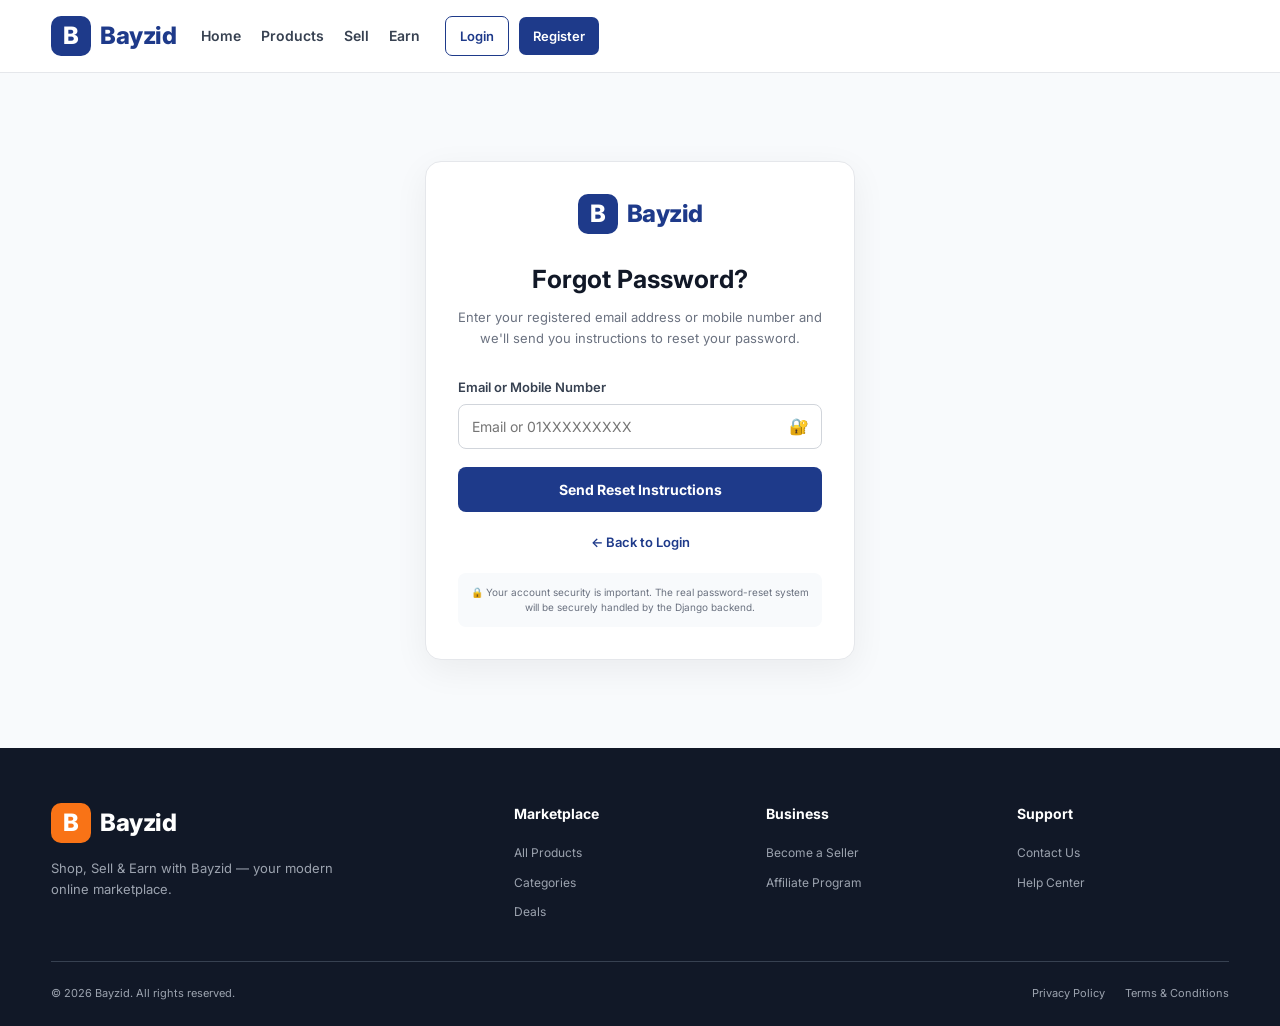
==== forgot-password.html @ d68d0726 "Create forgot-password.html" ====
<!DOCTYPE html>
<html lang="en">

<head>
    <meta charset="UTF-8">

    <meta
        name="viewport"
        content="width=device-width, initial-scale=1.0"
    >

    <title>Forgot Password - Bayzid</title>

    <link rel="stylesheet" href="style.css">

    <link
        rel="preconnect"
        href="https://fonts.googleapis.com"
    >

    <link
        rel="preconnect"
        href="https://fonts.gstatic.com"
        crossorigin
    >

    <link
        href="https://fonts.googleapis.com/css2?family=Inter:wght@400;500;600;700;800&display=swap"
        rel="stylesheet"
    >

    <style>

        .auth-section {
            min-height: 75vh;
            display: flex;
            align-items: center;
            justify-content: center;
            padding: 60px 15px;
        }

        .auth-card {
            width: 100%;
            max-width: 430px;
            background: #ffffff;
            border: 1px solid #e5e7eb;
            border-radius: 16px;
            padding: 32px;
            box-shadow: 0 10px 35px rgba(0, 0, 0, 0.06);
        }

        .auth-logo {
            text-align: center;
            margin-bottom: 25px;
        }

        .auth-logo .logo {
            display: inline-flex;
        }

        .auth-card h1 {
            text-align: center;
            color: #111827;
            font-size: 25px;
            margin-bottom: 8px;
        }

        .auth-subtitle {
            text-align: center;
            color: #6b7280;
            font-size: 13px;
            line-height: 1.6;
            margin-bottom: 28px;
        }

        .form-group {
            margin-bottom: 18px;
        }

        .form-group label {
            display: block;
            color: #374151;
            font-size: 13px;
            font-weight: 600;
            margin-bottom: 7px;
        }

        .input-wrapper {
            position: relative;
        }

        .input-wrapper input {
            width: 100%;
            box-sizing: border-box;
            padding: 13px 42px 13px 13px;
            border: 1px solid #d1d5db;
            border-radius: 8px;
            outline: none;
            font-size: 14px;
        }

        .input-wrapper input:focus {
            border-color: #1e3a8a;
        }

        .input-icon {
            position: absolute;
            right: 13px;
            top: 50%;
            transform: translateY(-50%);
            color: #9ca3af;
        }

        .submit-button {
            width: 100%;
            padding: 14px;
            border: none;
            border-radius: 8px;
            background: #1e3a8a;
            color: #ffffff;
            font-size: 14px;
            font-weight: 700;
            cursor: pointer;
        }

        .submit-button:hover {
            background: #172554;
        }

        .back-login {
            display: block;
            text-align: center;
            margin-top: 20px;
            color: #1e3a8a;
            font-size: 13px;
            font-weight: 600;
        }

        .success-message {
            display: none;
            padding: 14px;
            margin-bottom: 18px;
            border-radius: 8px;
            background: #dcfce7;
            color: #166534;
            font-size: 12px;
            line-height: 1.5;
        }

        .security-note {
            margin-top: 20px;
            padding: 12px;
            background: #f8fafc;
            border-radius: 8px;
            color: #6b7280;
            font-size: 10px;
            line-height: 1.5;
            text-align: center;
        }

        @media (max-width: 480px) {

            .auth-card {
                padding: 25px 18px;
            }

        }

    </style>

</head>


<body>


<!-- ================= HEADER ================= -->

<header class="header">

    <div class="container header-wrapper">

        <a
            href="index.html"
            class="logo"
        >

            <span class="logo-icon">
                B
            </span>

            <span class="logo-text">
                Bayzid
            </span>

        </a>


        <nav class="navigation">

            <a href="index.html">
                Home
            </a>

            <a href="products.html">
                Products
            </a>

            <a href="seller.html">
                Sell
            </a>

            <a href="affiliate.html">
                Earn
            </a>

        </nav>


        <div class="header-actions">

            <a
                href="login.html"
                class="login-button"
            >
                Login
            </a>

            <a
                href="register.html"
                class="register-button"
            >
                Register
            </a>

        </div>

    </div>

</header>


<!-- ================= FORGOT PASSWORD ================= -->

<main>

<section class="auth-section">

    <div class="auth-card">


        <!-- LOGO -->

        <div class="auth-logo">

            <a
                href="index.html"
                class="logo"
            >

                <span class="logo-icon">
                    B
                </span>

                <span class="logo-text">
                    Bayzid
                </span>

            </a>

        </div>


        <h1>
            Forgot Password?
        </h1>


        <p class="auth-subtitle">
            Enter your registered email address
            or mobile number and we'll send you
            instructions to reset your password.
        </p>


        <!-- SUCCESS MESSAGE -->

        <div
            id="successMessage"
            class="success-message"
        >
            If an account exists with this
            information, password reset
            instructions have been sent.
        </div>


        <!-- FORM -->

        <form
            id="forgotPasswordForm"
            onsubmit="requestPasswordReset(event)"
        >


            <div class="form-group">

                <label for="resetIdentifier">
                    Email or Mobile Number
                </label>


                <div class="input-wrapper">

                    <input
                        type="text"
                        id="resetIdentifier"
                        placeholder="Email or 01XXXXXXXXX"
                        required
                    >


                    <span class="input-icon">
                        🔐
                    </span>

                </div>

            </div>


            <button
                type="submit"
                class="submit-button"
            >
                Send Reset Instructions
            </button>

        </form>


        <a
            href="login.html"
            class="back-login"
        >
            ← Back to Login
        </a>


        <div class="security-note">

            🔒 Your account security is important.
            The real password-reset system will
            be securely handled by the Django backend.

        </div>

    </div>

</section>

</main>


<!-- ================= FOOTER ================= -->

<footer class="footer">

    <div class="container footer-grid">


        <div class="footer-about">

            <a
                href="index.html"
                class="logo footer-logo"
            >

                <span class="logo-icon">
                    B
                </span>

                <span class="logo-text">
                    Bayzid
                </span>

            </a>

            <p>
                Shop, Sell & Earn with Bayzid —
                your modern online marketplace.
            </p>

        </div>


        <div class="footer-column">

            <h3>
                Marketplace
            </h3>

            <a href="products.html">
                All Products
            </a>

            <a href="categories.html">
                Categories
            </a>

            <a href="deals.html">
                Deals
            </a>

        </div>


        <div class="footer-column">

            <h3>
                Business
            </h3>

            <a href="seller.html">
                Become a Seller
            </a>

            <a href="affiliate.html">
                Affiliate Program
            </a>

        </div>


        <div class="footer-column">

            <h3>
                Support
            </h3>

            <a href="contact.html">
                Contact Us
            </a>

            <a href="help.html">
                Help Center
            </a>

        </div>

    </div>


    <div class="container footer-bottom">

        <p>
            © 2026 Bayzid. All rights reserved.
        </p>

        <div>

            <a href="privacy.html">
                Privacy Policy
            </a>

            <a href="terms.html">
                Terms & Conditions
            </a>

        </div>

    </div>

</footer>


<!-- ================= JAVASCRIPT ================= -->

<script src="script.js"></script>

<script>

function requestPasswordReset(event) {

    event.preventDefault();


    const identifier =
        document
            .getElementById("resetIdentifier")
            .value
            .trim();


    if (!identifier) {

        showNotification(
            "Please enter your email or mobile number."
        );

        return;

    }


    /*
        DEMO MODE

        Later this will connect to Django:

        POST /api/auth/password-reset/

        The backend will generate a secure
        reset token and send the reset link
        by email/SMS.
    */


    const successMessage =
        document.getElementById(
            "successMessage"
        );


    successMessage.style.display =
        "block";


    document.getElementById(
        "forgotPasswordForm"
    ).style.display =
        "none";


    showNotification(
        "Reset instructions requested."
    );

}


document.addEventListener(
    "DOMContentLoaded",
    function() {

        if (typeof updateCartCount === "function") {

            updateCartCount();

        }

    }
);

</script>


</body>

  </html>
---- style.css ----
/* =========================================
   BAYZID MARKETPLACE
   Main Stylesheet
   ========================================= */

* {
    margin: 0;
    padding: 0;
    box-sizing: border-box;
}

:root {
    --primary: #1e3a8a;
    --primary-dark: #172554;
    --accent: #f97316;
    --accent-dark: #ea580c;
    --white: #ffffff;
    --black: #111827;
    --text: #374151;
    --muted: #6b7280;
    --light: #f8fafc;
    --border: #e5e7eb;
    --success: #16a34a;
    --danger: #dc2626;
    --radius: 12px;
    --shadow: 0 5px 20px rgba(0, 0, 0, 0.08);
}

html {
    scroll-behavior: smooth;
}

body {
    font-family: "Inter", sans-serif;
    background: var(--light);
    color: var(--text);
    line-height: 1.6;
}

a {
    text-decoration: none;
    color: inherit;
}

button,
input {
    font-family: inherit;
}

img {
    max-width: 100%;
    display: block;
}

.container {
    width: min(1200px, 92%);
    margin: 0 auto;
}


/* =========================================
   HEADER
   ========================================= */

.header {
    background: var(--white);
    border-bottom: 1px solid var(--border);
    position: sticky;
    top: 0;
    z-index: 1000;
}

.header-wrapper {
    min-height: 72px;
    display: flex;
    align-items: center;
    gap: 25px;
}

.logo {
    display: flex;
    align-items: center;
    gap: 9px;
    font-size: 24px;
    font-weight: 800;
    color: var(--primary);
    white-space: nowrap;
}

.logo-icon {
    width: 40px;
    height: 40px;
    display: grid;
    place-items: center;
    background: var(--primary);
    color: var(--white);
    border-radius: 10px;
    font-weight: 800;
}

.logo-text {
    letter-spacing: -0.5px;
}


/* =========================================
   SEARCH
   ========================================= */

.search-box {
    flex: 1;
    max-width: 420px;
    height: 44px;
    display: flex;
    background: var(--light);
    border: 1px solid var(--border);
    border-radius: 8px;
    overflow: hidden;
}

.search-box input {
    flex: 1;
    border: none;
    outline: none;
    background: transparent;
    padding: 0 14px;
    font-size: 14px;
}

.search-box button {
    width: 48px;
    border: none;
    background: var(--primary);
    color: var(--white);
    cursor: pointer;
    font-size: 17px;
}

.search-box button:hover {
    background: var(--primary-dark);
}


/* =========================================
   NAVIGATION
   ========================================= */

.navigation {
    display: flex;
    align-items: center;
    gap: 20px;
    font-size: 14px;
    font-weight: 600;
}

.navigation a {
    transition: 0.2s;
}

.navigation a:hover {
    color: var(--accent);
}


/* =========================================
   HEADER ACTIONS
   ========================================= */

.header-actions {
    display: flex;
    align-items: center;
    gap: 10px;
}

.cart-button {
    position: relative;
    font-size: 20px;
    padding: 8px;
}

#cartCount {
    position: absolute;
    top: 0;
    right: 0;
    min-width: 17px;
    height: 17px;
    padding: 0 4px;
    border-radius: 20px;
    background: var(--accent);
    color: white;
    font-size: 10px;
    display: grid;
    place-items: center;
}

.login-button,
.register-button {
    padding: 9px 14px;
    border-radius: 7px;
    font-size: 13px;
    font-weight: 600;
}

.login-button {
    color: var(--primary);
    border: 1px solid var(--primary);
}

.register-button {
    color: var(--white);
    background: var(--primary);
}


/* =========================================
   HERO
   ========================================= */

.hero {
    background: linear-gradient(
        135deg,
        #eff6ff,
        #fff7ed
    );
    padding: 80px 0;
}

.hero-wrapper {
    display: grid;
    grid-template-columns: 1fr 1fr;
    align-items: center;
    gap: 60px;
}

.hero-badge {
    display: inline-block;
    padding: 7px 13px;
    background: #fff;
    color: var(--accent);
    border: 1px solid #fed7aa;
    border-radius: 30px;
    font-size: 12px;
    font-weight: 700;
    margin-bottom: 18px;
}

.hero h1 {
    font-size: clamp(38px, 5vw, 62px);
    line-height: 1.1;
    color: var(--black);
    margin-bottom: 20px;
    letter-spacing: -2px;
}

.hero h1 span {
    color: var(--accent);
}

.hero-content p {
    max-width: 560px;
    color: var(--muted);
    font-size: 17px;
    margin-bottom: 30px;
}

.hero-buttons {
    display: flex;
    gap: 12px;
}

.primary-button,
.secondary-button {
    padding: 13px 22px;
    border-radius: 8px;
    font-weight: 700;
    font-size: 14px;
}

.primary-button {
    background: var(--primary);
    color: var(--white);
}

.secondary-button {
    background: var(--white);
    color: var(--primary);
    border: 1px solid var(--primary);
}

.primary-button:hover {
    background: var(--primary-dark);
}

.secondary-button:hover {
    background: #eff6ff;
}


/* =========================================
   HERO CARD
   ========================================= */

.hero-image {
    display: flex;
    justify-content: center;
}

.hero-card {
    width: min(400px, 100%);
    min-height: 300px;
    background: var(--white);
    border-radius: 24px;
    padding: 45px;
    display: flex;
    flex-direction: column;
    align-items: center;
    justify-content: center;
    text-align: center;
    box-shadow: var(--shadow);
}

.hero-card-icon {
    width: 100px;
    height: 100px;
    border-radius: 25px;
    background: #fff7ed;
    display: grid;
    place-items: center;
    font-size: 55px;
    margin-bottom: 20px;
}

.hero-card h3 {
    color: var(--black);
    margin-bottom: 8px;
}

.hero-card p {
    color: var(--muted);
}


/* =========================================
   SECTION
   ========================================= */

.categories-section,
.products-section,
.why-section {
    padding: 70px 0;
}

.section-header {
    display: flex;
    justify-content: space-between;
    align-items: end;
    margin-bottom: 30px;
}

.section-header h2 {
    font-size: 30px;
    color: var(--black);
    line-height: 1.2;
}

.section-header a {
    color: var(--primary);
    font-weight: 600;
    font-size: 14px;
}

.section-label {
    color: var(--accent);
    font-size: 11px;
    font-weight: 800;
    letter-spacing: 1px;
    display: block;
    margin-bottom: 6px;
}

.section-header.center {
    display: block;
    text-align: center;
}

.section-header.center p {
    color: var(--muted);
    margin-top: 10px;
}


/* =========================================
   CATEGORIES
   ========================================= */

.categories-grid {
    display: grid;
    grid-template-columns: repeat(6, 1fr);
    gap: 15px;
}

.category-card {
    background: var(--white);
    border: 1px solid var(--border);
    border-radius: var(--radius);
    padding: 22px 10px;
    text-align: center;
    transition: 0.25s;
}

.category-card:hover {
    transform: translateY(-4px);
    box-shadow: var(--shadow);
    border-color: #bfdbfe;
}

.category-icon {
    width: 58px;
    height: 58px;
    margin: 0 auto 12px;
    display: grid;
    place-items: center;
    background: #eff6ff;
    border-radius: 50%;
    font-size: 27px;
}

.category-card h3 {
    font-size: 14px;
    color: var(--black);
    margin-bottom: 3px;
}

.category-card p {
    color: var(--muted);
    font-size: 11px;
}


/* =========================================
   PRODUCTS
   ========================================= */

.products-grid {
    display: grid;
    grid-template-columns: repeat(4, 1fr);
    gap: 20px;
}

.product-card {
    background: var(--white);
    border: 1px solid var(--border);
    border-radius: var(--radius);
    overflow: hidden;
    transition: 0.25s;
}

.product-card:hover {
    transform: translateY(-4px);
    box-shadow: var(--shadow);
}

.product-image {
    height: 220px;
    background: #f3f4f6;
    position: relative;
    overflow: hidden;
}

.product-image img {
    width: 100%;
    height: 100%;
    object-fit: cover;
}

.discount-badge {
    position: absolute;
    top: 12px;
    left: 12px;
    background: var(--accent);
    color: white;
    padding: 5px 8px;
    border-radius: 5px;
    font-size: 11px;
    font-weight: 700;
    z-index: 2;
}

.product-info {
    padding: 16px;
}

.product-category {
    color: var(--muted);
    font-size: 11px;
}

.product-info h3 {
    color: var(--black);
    font-size: 15px;
    margin: 5px 0 8px;
}

.rating {
    font-size: 12px;
    margin-bottom: 10px;
}

.rating span {
    color: var(--muted);
}

.price {
    display: flex;
    align-items: center;
    gap: 8px;
    margin-bottom: 13px;
}

.price strong {
    color: var(--primary);
    font-size: 18px;
}

.price del {
    color: var(--muted);
    font-size: 12px;
}

.add-cart-button {
    width: 100%;
    padding: 10px;
    border: 1px solid var(--primary);
    background: var(--white);
    color: var(--primary);
    border-radius: 7px;
    cursor: pointer;
    font-size: 13px;
    font-weight: 700;
}

.add-cart-button:hover {
    background: var(--primary);
    color: var(--white);
}


/* =========================================
   SELLER / AFFILIATE
   ========================================= */

.business-section {
    padding: 0 0 70px;
}

.business-grid {
    display: grid;
    grid-template-columns: 1fr 1fr;
    gap: 20px;
}

.business-card {
    border-radius: 18px;
    padding: 30px;
    display: flex;
    gap: 20px;
    align-items: flex-start;
}

.seller-card {
    background: #eff6ff;
}

.affiliate-card {
    background: #fff7ed;
}

.business-icon {
    font-size: 35px;
    flex-shrink: 0;
}

.business-card span {
    font-size: 11px;
    font-weight: 800;
    color: var(--accent);
}

.business-card h2 {
    color: var(--black);
    font-size: 22px;
    margin: 5px 0 8px;
}

.business-card p {
    color: var(--muted);
    font-size: 13px;
    margin-bottom: 12px;
}

.business-card a {
    color: var(--primary);
    font-weight: 700;
    font-size: 13px;
}


/* =========================================
   FEATURES
   ========================================= */

.features-grid {
    display: grid;
    grid-template-columns: repeat(4, 1fr);
    gap: 20px;
}

.feature-card {
    background: var(--white);
    border: 1px solid var(--border);
    border-radius: var(--radius);
    padding: 25px;
    text-align: center;
}

.feature-icon {
    font-size: 32px;
    margin-bottom: 12px;
}

.feature-card h3 {
    color: var(--black);
    font-size: 16px;
    margin-bottom: 6px;
}

.feature-card p {
    color: var(--muted);
    font-size: 13px;
}


/* =========================================
   NEWSLETTER
   ========================================= */

.newsletter-section {
    background: var(--primary);
    color: var(--white);
    padding: 45px 0;
}

.newsletter-wrapper {
    display: flex;
    align-items: center;
    justify-content: space-between;
    gap: 30px;
}

.newsletter-wrapper h2 {
    font-size: 26px;
}

.newsletter-wrapper p {
    color: #dbeafe;
    font-size: 13px;
}

.newsletter-form {
    display: flex;
    width: min(450px, 100%);
    height: 45px;
}

.newsletter-form input {
    flex: 1;
    border: none;
    outline: none;
    padding: 0 14px;
    border-radius: 7px 0 0 7px;
}

.newsletter-form button {
    border: none;
    padding: 0 18px;
    background: var(--accent);
    color: white;
    font-weight: 700;
    border-radius: 0 7px 7px 0;
    cursor: pointer;
}


/* =========================================
   FOOTER
   ========================================= */

.footer {
    background: #111827;
    color: white;
    padding-top: 55px;
}

.footer-grid {
    display: grid;
    grid-template-columns: 2fr 1fr 1fr 1fr;
    gap: 40px;
    padding-bottom: 40px;
}

.footer-logo {
    color: white;
    margin-bottom: 15px;
}

.footer-logo .logo-icon {
    background: var(--accent);
}

.footer-about p {
    color: #9ca3af;
    max-width: 320px;
    font-size: 13px;
}

.social-links {
    display: flex;
    gap: 15px;
    margin-top: 18px;
}

.social-links a {
    color: #d1d5db;
    font-size: 12px;
}

.footer-column {
    display: flex;
    flex-direction: column;
    gap: 10px;
}

.footer-column h3 {
    font-size: 14px;
    margin-bottom: 8px;
}

.footer-column a {
    color: #9ca3af;
    font-size: 12px;
}

.footer-column a:hover,
.social-links a:hover {
    color: white;
}

.footer-bottom {
    border-top: 1px solid #374151;
    min-height: 65px;
    display: flex;
    align-items: center;
    justify-content: space-between;
    gap: 20px;
}

.footer-bottom p,
.footer-bottom a {
    color: #9ca3af;
    font-size: 11px;
}

.footer-bottom div {
    display: flex;
    gap: 20px;
}


/* =========================================
   RESPONSIVE
   ========================================= */

@media (max-width: 1100px) {

    .navigation {
        display: none;
    }

    .categories-grid {
        grid-template-columns: repeat(3, 1fr);
    }

    .products-grid {
        grid-template-columns: repeat(2, 1fr);
    }

    .features-grid {
        grid-template-columns: repeat(2, 1fr);
    }
}


@media (max-width: 768px) {

    .header-wrapper {
        flex-wrap: wrap;
        padding: 12px 0;
        gap: 12px;
    }

    .search-box {
        order: 3;
        max-width: none;
        width: 100%;
    }

    .header-actions {
        margin-left: auto;
    }

    .login-button {
        display: none;
    }

    .hero {
        padding: 55px 0;
    }

    .hero-wrapper {
        grid-template-columns: 1fr;
        gap: 35px;
        text-align: center;
    }

    .hero-content p {
        margin-left: auto;
        margin-right: auto;
    }

    .hero-buttons {
        justify-content: center;
    }

    .hero-card {
        min-height: 250px;
    }

    .business-grid {
        grid-template-columns: 1fr;
    }

    .newsletter-wrapper {
        flex-direction: column;
        align-items: flex-start;
    }

    .newsletter-form {
        width: 100%;
    }

    .footer-grid {
        grid-template-columns: 1fr 1fr;
    }

    .footer-about {
        grid-column: 1 / -1;
    }

    .footer-bottom {
        flex-direction: column;
        justify-content: center;
        padding: 18px 0;
    }
}


@media (max-width: 500px) {

    .logo-text {
        font-size: 20px;
    }

    .logo-icon {
        width: 36px;
        height: 36px;
    }

    .register-button {
        display: none;
    }

    .hero h1 {
        font-size: 38px;
    }

    .hero-content p {
        font-size: 14px;
    }

    .categories-grid {
        grid-template-columns: repeat(2, 1fr);
    }

    .products-grid {
        grid-template-columns: 1fr 1fr;
        gap: 10px;
    }

    .product-image {
        height: 160px;
    }

    .product-info {
        padding: 11px;
    }

    .product-info h3 {
        font-size: 13px;
    }

    .price strong {
        font-size: 15px;
    }

    .business-card {
        padding: 22px;
    }

    .business-card h2 {
        font-size: 18px;
    }

    .features-grid {
        grid-template-columns: 1fr;
    }

    .footer-grid {
        grid-template-columns: 1fr;
    }

    .footer-about {
        grid-column: auto;
    }
}
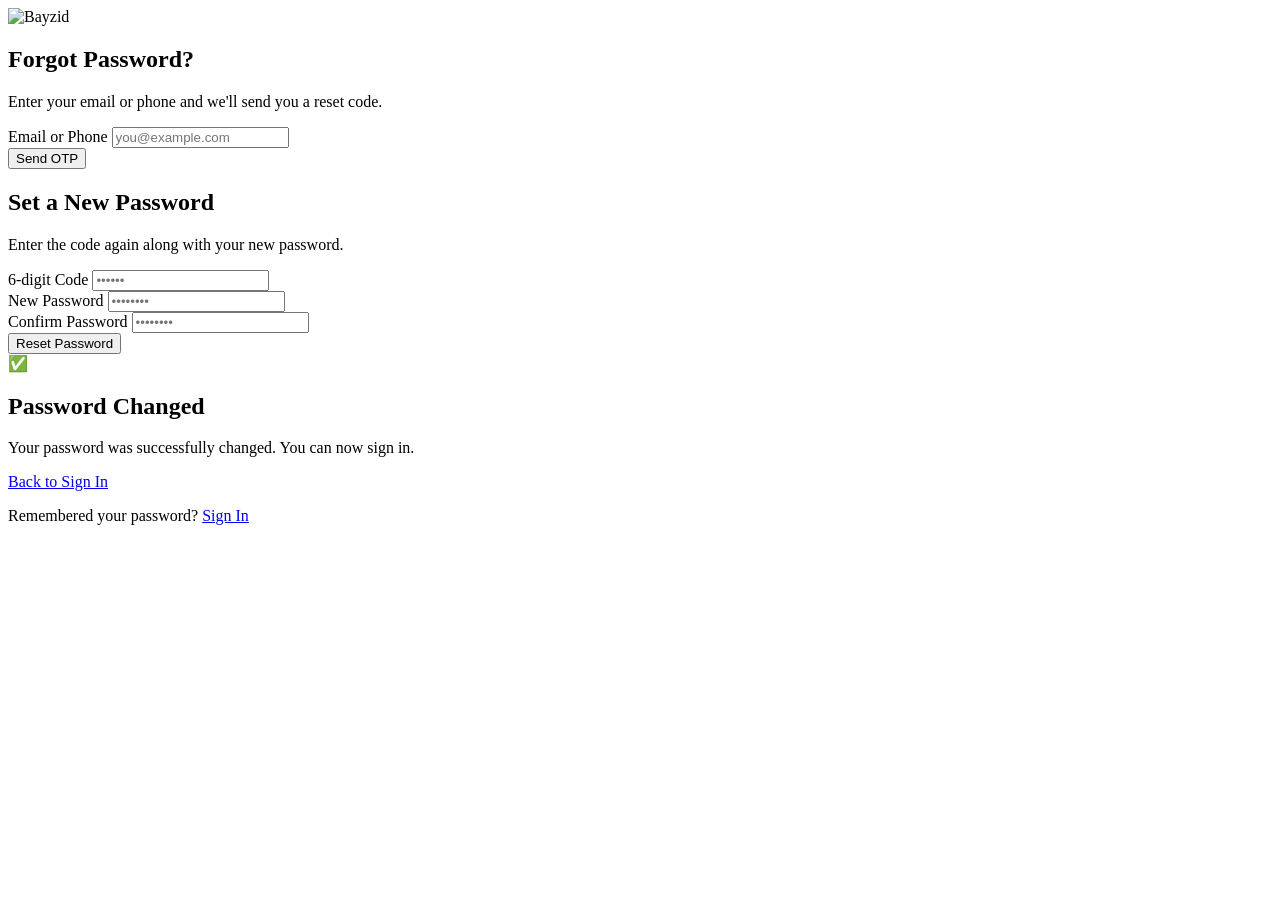
==== commit c8c2311d: "Add files via upload" ====
--- a/forgot-password.html
+++ b/forgot-password.html
@@ -1,560 +1,142 @@
 <!DOCTYPE html>
 <html lang="en">
+<head>
+<meta charset="UTF-8" />
+<meta name="viewport" content="width=device-width, initial-scale=1.0" />
+<title>Forgot Password — Bayzid</title>
+<link rel="icon" href="assets/logos/bayzid-logo-icon.png" />
+<script src="https://cdn.tailwindcss.com"></script>
+<link rel="preconnect" href="https://fonts.googleapis.com">
+<link href="https://fonts.googleapis.com/css2?family=Inter:wght@400;500;600;700&family=Manrope:wght@700;800&display=swap" rel="stylesheet">
+<link rel="stylesheet" href="css/style.css" />
+</head>
+<body class="min-h-screen">
 
-<head>
-    <meta charset="UTF-8">
+<div id="toast-container" class="fixed top-4 right-4 z-50 flex flex-col gap-2 items-end"></div>
 
-    <meta
-        name="viewport"
-        content="width=device-width, initial-scale=1.0"
-    >
-
-    <title>Forgot Password - Bayzid</title>
-
-    <link rel="stylesheet" href="style.css">
-
-    <link
-        rel="preconnect"
-        href="https://fonts.googleapis.com"
-    >
-
-    <link
-        rel="preconnect"
-        href="https://fonts.gstatic.com"
-        crossorigin
-    >
-
-    <link
-        href="https://fonts.googleapis.com/css2?family=Inter:wght@400;500;600;700;800&display=swap"
-        rel="stylesheet"
-    >
-
-    <style>
-
-        .auth-section {
-            min-height: 75vh;
-            display: flex;
-            align-items: center;
-            justify-content: center;
-            padding: 60px 15px;
-        }
-
-        .auth-card {
-            width: 100%;
-            max-width: 430px;
-            background: #ffffff;
-            border: 1px solid #e5e7eb;
-            border-radius: 16px;
-            padding: 32px;
-            box-shadow: 0 10px 35px rgba(0, 0, 0, 0.06);
-        }
-
-        .auth-logo {
-            text-align: center;
-            margin-bottom: 25px;
-        }
-
-        .auth-logo .logo {
-            display: inline-flex;
-        }
-
-        .auth-card h1 {
-            text-align: center;
-            color: #111827;
-            font-size: 25px;
-            margin-bottom: 8px;
-        }
-
-        .auth-subtitle {
-            text-align: center;
-            color: #6b7280;
-            font-size: 13px;
-            line-height: 1.6;
-            margin-bottom: 28px;
-        }
-
-        .form-group {
-            margin-bottom: 18px;
-        }
-
-        .form-group label {
-            display: block;
-            color: #374151;
-            font-size: 13px;
-            font-weight: 600;
-            margin-bottom: 7px;
-        }
-
-        .input-wrapper {
-            position: relative;
-        }
-
-        .input-wrapper input {
-            width: 100%;
-            box-sizing: border-box;
-            padding: 13px 42px 13px 13px;
-            border: 1px solid #d1d5db;
-            border-radius: 8px;
-            outline: none;
-            font-size: 14px;
-        }
-
-        .input-wrapper input:focus {
-            border-color: #1e3a8a;
-        }
-
-        .input-icon {
-            position: absolute;
-            right: 13px;
-            top: 50%;
-            transform: translateY(-50%);
-            color: #9ca3af;
-        }
-
-        .submit-button {
-            width: 100%;
-            padding: 14px;
-            border: none;
-            border-radius: 8px;
-            background: #1e3a8a;
-            color: #ffffff;
-            font-size: 14px;
-            font-weight: 700;
-            cursor: pointer;
-        }
-
-        .submit-button:hover {
-            background: #172554;
-        }
-
-        .back-login {
-            display: block;
-            text-align: center;
-            margin-top: 20px;
-            color: #1e3a8a;
-            font-size: 13px;
-            font-weight: 600;
-        }
-
-        .success-message {
-            display: none;
-            padding: 14px;
-            margin-bottom: 18px;
-            border-radius: 8px;
-            background: #dcfce7;
-            color: #166534;
-            font-size: 12px;
-            line-height: 1.5;
-        }
-
-        .security-note {
-            margin-top: 20px;
-            padding: 12px;
-            background: #f8fafc;
-            border-radius: 8px;
-            color: #6b7280;
-            font-size: 10px;
-            line-height: 1.5;
-            text-align: center;
-        }
-
-        @media (max-width: 480px) {
-
-            .auth-card {
-                padding: 25px 18px;
-            }
-
-        }
-
-    </style>
-
-</head>
-
-
-<body>
-
-
-<!-- ================= HEADER ================= -->
-
-<header class="header">
-
-    <div class="container header-wrapper">
-
-        <a
-            href="index.html"
-            class="logo"
-        >
-
-            <span class="logo-icon">
-                B
-            </span>
-
-            <span class="logo-text">
-                Bayzid
-            </span>
-
-        </a>
-
-
-        <nav class="navigation">
-
-            <a href="index.html">
-                Home
-            </a>
-
-            <a href="products.html">
-                Products
-            </a>
-
-            <a href="seller.html">
-                Sell
-            </a>
-
-            <a href="affiliate.html">
-                Earn
-            </a>
-
-        </nav>
-
-
-        <div class="header-actions">
-
-            <a
-                href="login.html"
-                class="login-button"
-            >
-                Login
-            </a>
-
-            <a
-                href="register.html"
-                class="register-button"
-            >
-                Register
-            </a>
-
-        </div>
-
+<div class="min-h-screen flex items-center justify-center p-6">
+  <div class="w-full max-w-md">
+    <div class="flex justify-center mb-8">
+      <img src="assets/logos/bayzid-logo-full.png" alt="Bayzid" class="h-14" />
     </div>
 
-</header>
+    <div class="auth-card rounded-3xl p-8 sm:p-10 border border-slate-100">
 
+      <!-- Step 1: request code -->
+      <div id="step-request">
+        <h2 class="font-display text-2xl font-extrabold text-slate-900 mb-1">Forgot Password?</h2>
+        <p class="text-slate-500 text-sm mb-8">Enter your email or phone and we'll send you a reset code.</p>
+        <form id="request-form" class="space-y-5">
+          <div>
+            <label class="block text-sm font-medium text-slate-700 mb-1.5">Email or Phone</label>
+            <input id="request-identifier" type="text" required placeholder="you@example.com"
+              class="input-field w-full rounded-xl border border-slate-200 px-4 py-3" />
+          </div>
+          <button type="submit" id="request-btn"
+            class="btn-primary w-full rounded-xl text-white font-semibold py-3 shadow-lg shadow-blue-900/20">
+            Send OTP
+          </button>
+        </form>
+      </div>
 
-<!-- ================= FORGOT PASSWORD ================= -->
+      <!-- Step 2: set new password (after OTP verified on otp.html) -->
+      <div id="step-reset" class="hidden">
+        <h2 class="font-display text-2xl font-extrabold text-slate-900 mb-1">Set a New Password</h2>
+        <p class="text-slate-500 text-sm mb-8">Enter the code again along with your new password.</p>
+        <form id="reset-form" class="space-y-5">
+          <div>
+            <label class="block text-sm font-medium text-slate-700 mb-1.5">6-digit Code</label>
+            <input id="reset-code" type="text" maxlength="6" required placeholder="••••••"
+              class="input-field w-full rounded-xl border border-slate-200 px-4 py-3 tracking-[0.5em] text-center font-semibold" />
+          </div>
+          <div>
+            <label class="block text-sm font-medium text-slate-700 mb-1.5">New Password</label>
+            <input id="new-password" type="password" required placeholder="••••••••"
+              class="input-field w-full rounded-xl border border-slate-200 px-4 py-3" />
+          </div>
+          <div>
+            <label class="block text-sm font-medium text-slate-700 mb-1.5">Confirm Password</label>
+            <input id="confirm-new-password" type="password" required placeholder="••••••••"
+              class="input-field w-full rounded-xl border border-slate-200 px-4 py-3" />
+          </div>
+          <button type="submit" id="reset-btn"
+            class="btn-primary w-full rounded-xl text-white font-semibold py-3 shadow-lg shadow-blue-900/20">
+            Reset Password
+          </button>
+        </form>
+      </div>
 
-<main>
-
-<section class="auth-section">
-
-    <div class="auth-card">
-
-
-        <!-- LOGO -->
-
-        <div class="auth-logo">
-
-            <a
-                href="index.html"
-                class="logo"
-            >
-
-                <span class="logo-icon">
-                    B
-                </span>
-
-                <span class="logo-text">
-                    Bayzid
-                </span>
-
-            </a>
-
-        </div>
-
-
-        <h1>
-            Forgot Password?
-        </h1>
-
-
-        <p class="auth-subtitle">
-            Enter your registered email address
-            or mobile number and we'll send you
-            instructions to reset your password.
-        </p>
-
-
-        <!-- SUCCESS MESSAGE -->
-
-        <div
-            id="successMessage"
-            class="success-message"
-        >
-            If an account exists with this
-            information, password reset
-            instructions have been sent.
-        </div>
-
-
-        <!-- FORM -->
-
-        <form
-            id="forgotPasswordForm"
-            onsubmit="requestPasswordReset(event)"
-        >
-
-
-            <div class="form-group">
-
-                <label for="resetIdentifier">
-                    Email or Mobile Number
-                </label>
-
-
-                <div class="input-wrapper">
-
-                    <input
-                        type="text"
-                        id="resetIdentifier"
-                        placeholder="Email or 01XXXXXXXXX"
-                        required
-                    >
-
-
-                    <span class="input-icon">
-                        🔐
-                    </span>
-
-                </div>
-
-            </div>
-
-
-            <button
-                type="submit"
-                class="submit-button"
-            >
-                Send Reset Instructions
-            </button>
-
-        </form>
-
-
-        <a
-            href="login.html"
-            class="back-login"
-        >
-            ← Back to Login
-        </a>
-
-
-        <div class="security-note">
-
-            🔒 Your account security is important.
-            The real password-reset system will
-            be securely handled by the Django backend.
-
-        </div>
-
+      <!-- Step 3: success -->
+      <div id="step-success" class="hidden text-center">
+        <div class="w-16 h-16 rounded-2xl bg-emerald-50 text-emerald-600 flex items-center justify-center text-3xl mx-auto mb-5">✅</div>
+        <h2 class="font-display text-2xl font-extrabold text-slate-900 mb-1">Password Changed</h2>
+        <p class="text-slate-500 text-sm mb-8">Your password was successfully changed. You can now sign in.</p>
+        <a href="login.html" class="btn-primary block w-full rounded-xl text-white font-semibold py-3 text-center">Back to Sign In</a>
+      </div>
     </div>
 
-</section>
+    <p class="text-center text-sm text-slate-500 mt-6">
+      Remembered your password?
+      <a href="login.html" class="font-semibold text-[#1E3A8A] hover:underline">Sign In</a>
+    </p>
+  </div>
+</div>
 
-</main>
-
-
-<!-- ================= FOOTER ================= -->
-
-<footer class="footer">
-
-    <div class="container footer-grid">
-
-
-        <div class="footer-about">
-
-            <a
-                href="index.html"
-                class="logo footer-logo"
-            >
-
-                <span class="logo-icon">
-                    B
-                </span>
-
-                <span class="logo-text">
-                    Bayzid
-                </span>
-
-            </a>
-
-            <p>
-                Shop, Sell & Earn with Bayzid —
-                your modern online marketplace.
-            </p>
-
-        </div>
-
-
-        <div class="footer-column">
-
-            <h3>
-                Marketplace
-            </h3>
-
-            <a href="products.html">
-                All Products
-            </a>
-
-            <a href="categories.html">
-                Categories
-            </a>
-
-            <a href="deals.html">
-                Deals
-            </a>
-
-        </div>
-
-
-        <div class="footer-column">
-
-            <h3>
-                Business
-            </h3>
-
-            <a href="seller.html">
-                Become a Seller
-            </a>
-
-            <a href="affiliate.html">
-                Affiliate Program
-            </a>
-
-        </div>
-
-
-        <div class="footer-column">
-
-            <h3>
-                Support
-            </h3>
-
-            <a href="contact.html">
-                Contact Us
-            </a>
-
-            <a href="help.html">
-                Help Center
-            </a>
-
-        </div>
-
-    </div>
-
-
-    <div class="container footer-bottom">
-
-        <p>
-            © 2026 Bayzid. All rights reserved.
-        </p>
-
-        <div>
-
-            <a href="privacy.html">
-                Privacy Policy
-            </a>
-
-            <a href="terms.html">
-                Terms & Conditions
-            </a>
-
-        </div>
-
-    </div>
-
-</footer>
-
-
-<!-- ================= JAVASCRIPT ================= -->
-
-<script src="script.js"></script>
-
+<script src="js/api.js"></script>
+<script src="js/ui.js"></script>
 <script>
-
-function requestPasswordReset(event) {
-
-    event.preventDefault();
-
-
-    const identifier =
-        document
-            .getElementById("resetIdentifier")
-            .value
-            .trim();
-
-
-    if (!identifier) {
-
-        showNotification(
-            "Please enter your email or mobile number."
-        );
-
-        return;
-
-    }
-
-
-    /*
-        DEMO MODE
-
-        Later this will connect to Django:
-
-        POST /api/auth/password-reset/
-
-        The backend will generate a secure
-        reset token and send the reset link
-        by email/SMS.
-    */
-
-
-    const successMessage =
-        document.getElementById(
-            "successMessage"
-        );
-
-
-    successMessage.style.display =
-        "block";
-
-
-    document.getElementById(
-        "forgotPasswordForm"
-    ).style.display =
-        "none";
-
-
-    showNotification(
-        "Reset instructions requested."
-    );
-
+const params = new URLSearchParams(window.location.search);
+if (params.get("step") === "reset") {
+  document.getElementById("step-request").classList.add("hidden");
+  document.getElementById("step-reset").classList.remove("hidden");
 }
 
+document.getElementById("request-form").addEventListener("submit", async (e) => {
+  e.preventDefault();
+  const btn = document.getElementById("request-btn");
+  const identifier = document.getElementById("request-identifier").value.trim();
 
-document.addEventListener(
-    "DOMContentLoaded",
-    function() {
+  setButtonLoading(btn, true, "Sending…");
+  try {
+    await BayzidAPI.requestOtp({ identifier, purpose: "password_reset" });
+    showToast("If an account exists, a code has been sent.", "success");
+    sessionStorage.setItem("bayzid_pending_identifier", identifier);
+    sessionStorage.setItem("bayzid_otp_purpose", "password_reset");
+    setTimeout(() => (window.location.href = "otp.html"), 700);
+  } catch (err) {
+    showToast(err.message || "Something went wrong.", "error");
+  } finally {
+    setButtonLoading(btn, false);
+  }
+});
 
-        if (typeof updateCartCount === "function") {
+document.getElementById("reset-form")?.addEventListener("submit", async (e) => {
+  e.preventDefault();
+  const btn = document.getElementById("reset-btn");
+  const newPassword = document.getElementById("new-password").value;
+  const confirmPassword = document.getElementById("confirm-new-password").value;
 
-            updateCartCount();
+  if (newPassword !== confirmPassword) {
+    showToast("Passwords do not match.", "error");
+    return;
+  }
 
-        }
-
-    }
-);
-
+  setButtonLoading(btn, true, "Updating…");
+  try {
+    await BayzidAPI.resetPassword({
+      identifier: sessionStorage.getItem("bayzid_pending_identifier"),
+      code: document.getElementById("reset-code").value.trim(),
+      new_password: newPassword,
+      confirm_password: confirmPassword,
+    });
+    document.getElementById("step-reset").classList.add("hidden");
+    document.getElementById("step-success").classList.remove("hidden");
+  } catch (err) {
+    showToast(err.message || "Invalid or expired code.", "error");
+  } finally {
+    setButtonLoading(btn, false);
+  }
+});
 </script>
-
-
 </body>
-
-  </html>
+</html>
